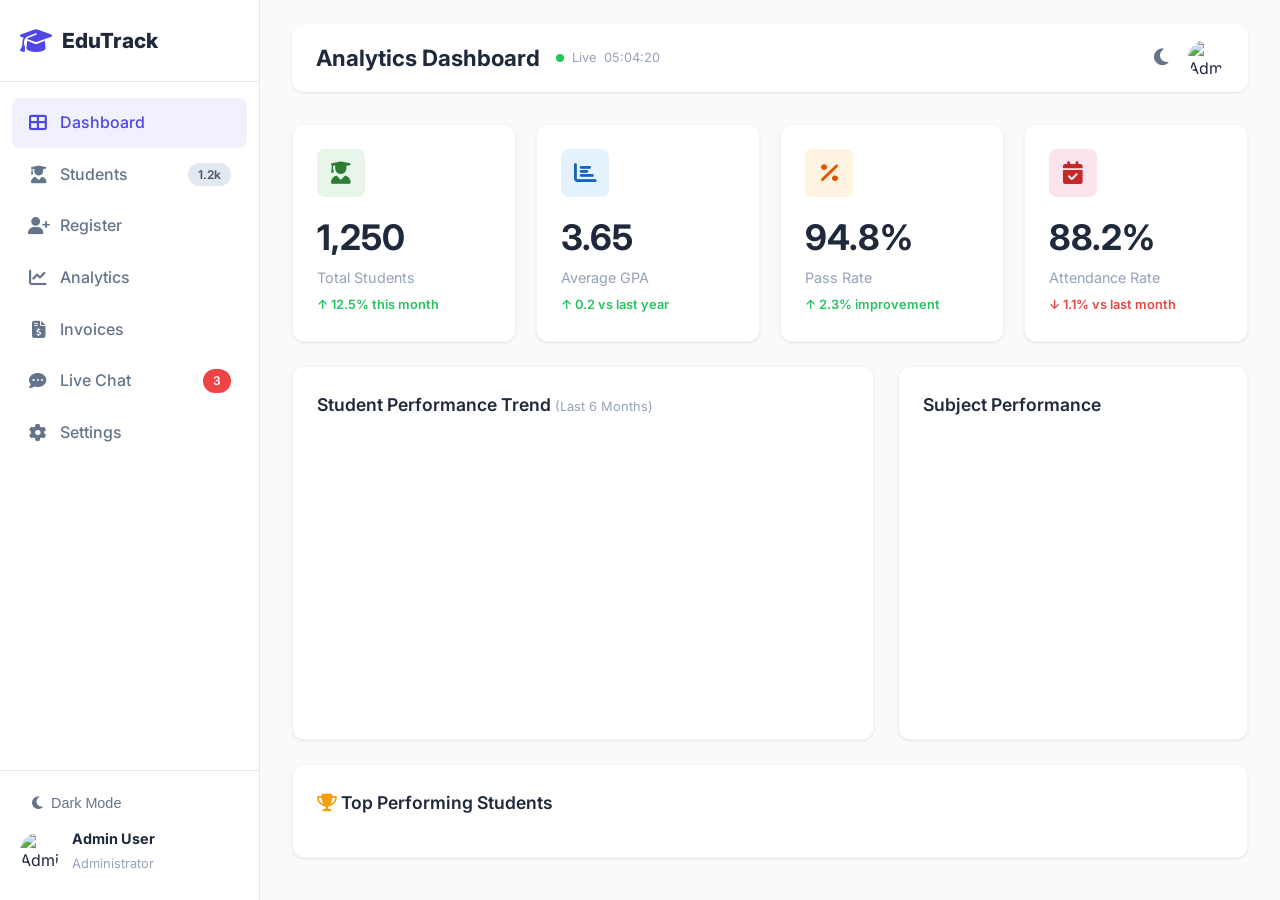
==== pages/analytics.html @ 21533279 "Add files via upload" ====
<!DOCTYPE html>
<html lang="en">
<head>
    <meta charset="UTF-8" />
    <meta name="viewport" content="width=device-width, initial-scale=1.0" />
    <title>Analytics - EduTrack</title>
    
    <link rel="stylesheet" href="https://cdnjs.cloudflare.com/ajax/libs/font-awesome/6.5.1/css/all.min.css" />
    <link href="https://fonts.googleapis.com/css2?family=Inter:wght@300;400;500;600;700;800&display=swap" rel="stylesheet" />
    <script src="https://cdn.jsdelivr.net/npm/chart.js"></script>
    
    <link rel="stylesheet" href="../assets/css/style.css" />
    <link rel="stylesheet" href="../assets/css/dark-mode.css" />
    <link rel="stylesheet" href="../assets/css/analytics.css" />
    <link rel="stylesheet" href="../assets/css/responsive.css" />
    <link rel="stylesheet" href="../assets/css/dashboard.css" />
    
    <style>
        .analytics-container {
            max-width: 1400px;
            margin: 0 auto;
        }
        
        .analytics-grid {
            display: grid;
            grid-template-columns: 1fr 1fr 1fr 1fr;
            gap: 20px;
            margin-bottom: 24px;
        }
        
        .metric-card {
            background: var(--white);
            border-radius: var(--radius);
            padding: 24px;
            box-shadow: var(--shadow);
            border: 1px solid rgba(0,0,0,0.04);
            transition: all var(--transition);
        }
        
        body.dark-mode .metric-card {
            background: #1e293b;
            border-color: #334155;
        }
        
        .metric-card:hover {
            transform: translateY(-4px);
            box-shadow: var(--shadow-lg);
        }
        
        .metric-card .metric-icon {
            width: 48px;
            height: 48px;
            border-radius: var(--radius-sm);
            display: flex;
            align-items: center;
            justify-content: center;
            font-size: 1.4rem;
            margin-bottom: 12px;
        }
        
        .metric-card .metric-value {
            font-size: 2.2rem;
            font-weight: 700;
            color: var(--gray-900);
            display: block;
        }
        
        body.dark-mode .metric-card .metric-value {
            color: #e2e8f0;
        }
        
        .metric-card .metric-label {
            font-size: 0.9rem;
            color: var(--gray-500);
        }
        
        .metric-card .metric-change {
            font-size: 0.8rem;
            font-weight: 600;
            margin-top: 4px;
            display: inline-block;
        }
        
        .metric-change.up { color: #22c55e; }
        .metric-change.down { color: #ef4444; }
        
        .analytics-charts {
            display: grid;
            grid-template-columns: 2fr 1fr;
            gap: 24px;
            margin-bottom: 24px;
        }
        
        .analytics-chart {
            background: var(--white);
            border-radius: var(--radius);
            padding: 24px;
            box-shadow: var(--shadow);
            border: 1px solid rgba(0,0,0,0.04);
        }
        
        body.dark-mode .analytics-chart {
            background: #1e293b;
            border-color: #334155;
        }
        
        .analytics-chart h3 {
            font-size: 1.1rem;
            font-weight: 600;
            color: var(--gray-900);
            margin-bottom: 16px;
        }
        
        body.dark-mode .analytics-chart h3 {
            color: #e2e8f0;
        }
        
        .chart-wrapper {
            height: 280px;
        }
        
        /* Real-time indicator */
        .live-indicator {
            display: flex;
            align-items: center;
            gap: 8px;
            font-size: 0.8rem;
            color: var(--gray-500);
        }
        
        .live-dot {
            width: 8px;
            height: 8px;
            background: #22c55e;
            border-radius: 50%;
            animation: pulse 1.5s ease-in-out infinite;
        }
        
        @keyframes pulse {
            0%, 100% { opacity: 1; }
            50% { opacity: 0.3; }
        }
        
        /* Top performers */
        .top-performers {
            background: var(--white);
            border-radius: var(--radius);
            padding: 24px;
            box-shadow: var(--shadow);
            border: 1px solid rgba(0,0,0,0.04);
        }
        
        body.dark-mode .top-performers {
            background: #1e293b;
            border-color: #334155;
        }
        
        .performer-item {
            display: flex;
            align-items: center;
            gap: 12px;
            padding: 10px 0;
            border-bottom: 1px solid var(--gray-100);
        }
        
        body.dark-mode .performer-item {
            border-bottom-color: #334155;
        }
        
        .performer-item:last-child {
            border-bottom: none;
        }
        
        .performer-rank {
            width: 28px;
            height: 28px;
            border-radius: 50%;
            background: var(--gray-200);
            display: flex;
            align-items: center;
            justify-content: center;
            font-weight: 700;
            font-size: 0.8rem;
            color: var(--gray-600);
        }
        
        body.dark-mode .performer-rank {
            background: #334155;
            color: #94a3b8;
        }
        
        .performer-rank.gold { background: #fcd34d; color: #92400e; }
        .performer-rank.silver { background: #d1d5db; color: #4b5563; }
        .performer-rank.bronze { background: #fca5a5; color: #7f1d1d; }
        
        .performer-info {
            flex: 1;
        }
        
        .performer-info strong {
            display: block;
            color: var(--gray-900);
            font-size: 0.95rem;
        }
        
        body.dark-mode .performer-info strong {
            color: #e2e8f0;
        }
        
        .performer-info span {
            font-size: 0.8rem;
            color: var(--gray-500);
        }
        
        .performer-score {
            font-weight: 700;
            color: var(--primary);
        }
        
        @media (max-width: 1024px) {
            .analytics-grid {
                grid-template-columns: 1fr 1fr;
            }
            .analytics-charts {
                grid-template-columns: 1fr;
            }
        }
        
        @media (max-width: 600px) {
            .analytics-grid {
                grid-template-columns: 1fr;
            }
        }
    </style>
</head>
<body>
    <!-- Sidebar -->
    <aside class="sidebar" id="sidebar">
        <div class="sidebar-brand">
            <i class="fas fa-graduation-cap"></i>
            <span>EduTrack</span>
        </div>
        

<nav class="sidebar-nav">
    <a href="dashboard.html" class="active">
        <i class="fas fa-th-large"></i>
        <span>Dashboard</span>
    </a>
    <a href="student-profile.html">
        <i class="fas fa-user-graduate"></i>
        <span>Students</span>
        <span class="badge">1.2k</span>
    </a>
    <a href="register-student.html">
        <i class="fas fa-user-plus"></i>
        <span>Register</span>
    </a>
    <a href="analytics.html">
        <i class="fas fa-chart-line"></i>
        <span>Analytics</span>
    </a>
    <a href="invoice.html">
        <i class="fas fa-file-invoice-dollar"></i>
        <span>Invoices</span>
    </a>
    <a href="chat-support.html">
        <i class="fas fa-comment-dots"></i>
        <span>Live Chat</span>
        <span class="badge" style="background:#ef4444;color:white;">3</span>
    </a>
    <a href="settings.html">
        <i class="fas fa-cog"></i>
        <span>Settings</span>
    </a>
</nav>



        <div class="sidebar-footer">
            <button id="themeToggleSidebar" class="theme-toggle-btn" style="display:flex;align-items:center;gap:8px;width:100%;padding:8px 12px;background:transparent;border:none;cursor:pointer;color:var(--gray-600);font-size:0.9rem;border-radius:var(--radius-sm);transition:all var(--transition);">
                <i class="fas fa-moon"></i>
                <span>Dark Mode</span>
            </button>
            <div class="user-profile">
                <img src="https://ui-avatars.com/api/?name=Admin+User&background=4f46e5&color=fff&size=40" alt="Admin" />
                <div>
                    <strong>Admin User</strong>
                    <span>Administrator</span>
                </div>
            </div>
        </div>
    </aside>

    <!-- Main Content -->
    <main class="main-content">
        <header class="dashboard-header">
            <div class="header-left">
                <button class="menu-toggle" id="menuToggle">
                    <i class="fas fa-bars"></i>
                </button>
                <h1>Analytics Dashboard</h1>
                <div class="live-indicator">
                    <span class="live-dot"></span>
                    <span>Live</span>
                    <span id="liveTime" style="font-weight:400;">updating...</span>
                </div>
            </div>
            <div class="header-right">
                <button class="theme-toggle-btn" id="themeToggleHeader" style="font-size:1.2rem;background:none;border:none;cursor:pointer;color:var(--gray-600);">
                    <i class="fas fa-moon"></i>
                </button>
                <img src="https://ui-avatars.com/api/?name=Admin+User&background=4f46e5&color=fff&size=36" alt="Admin" class="avatar" />
            </div>
        </header>

        <div class="analytics-container">
            <!-- Metrics -->
            <div class="analytics-grid">
                <div class="metric-card">
                    <div class="metric-icon" style="background:#e8f5e9;color:#2e7d32;">
                        <i class="fas fa-user-graduate"></i>
                    </div>
                    <span class="metric-value" id="totalStudents">1,250</span>
                    <span class="metric-label">Total Students</span>
                    <span class="metric-change up">↑ 12.5% this month</span>
                </div>
                <div class="metric-card">
                    <div class="metric-icon" style="background:#e3f2fd;color:#1565c0;">
                        <i class="fas fa-chart-bar"></i>
                    </div>
                    <span class="metric-value" id="avgGpa">3.65</span>
                    <span class="metric-label">Average GPA</span>
                    <span class="metric-change up">↑ 0.2 vs last year</span>
                </div>
                <div class="metric-card">
                    <div class="metric-icon" style="background:#fff3e0;color:#e65100;">
                        <i class="fas fa-percent"></i>
                    </div>
                    <span class="metric-value" id="passRate">94.8%</span>
                    <span class="metric-label">Pass Rate</span>
                    <span class="metric-change up">↑ 2.3% improvement</span>
                </div>
                <div class="metric-card">
                    <div class="metric-icon" style="background:#fce4ec;color:#c62828;">
                        <i class="fas fa-calendar-check"></i>
                    </div>
                    <span class="metric-value" id="attendanceRate">88.2%</span>
                    <span class="metric-label">Attendance Rate</span>
                    <span class="metric-change down">↓ 1.1% vs last month</span>
                </div>
            </div>

            <!-- Charts -->
            <div class="analytics-charts">
                <div class="analytics-chart">
                    <h3>Student Performance Trend <span style="font-weight:400;font-size:0.8rem;color:var(--gray-500);">(Last 6 Months)</span></h3>
                    <div class="chart-wrapper">
                        <canvas id="performanceTrendChart"></canvas>
                    </div>
                </div>
                <div class="analytics-chart">
                    <h3>Subject Performance</h3>
                    <div class="chart-wrapper">
                        <canvas id="subjectPerformanceChart"></canvas>
                    </div>
                </div>
            </div>

            <!-- Top Performers -->
            <div class="top-performers">
                <h3 style="font-size:1.1rem;font-weight:600;color:var(--gray-900);margin-bottom:16px;">
                    <i class="fas fa-trophy" style="color:#f59e0b;"></i> Top Performing Students
                </h3>
                <div id="topPerformersList">
                    <!-- Loaded dynamically -->
                </div>
            </div>
        </div>
    </main>

    <script>
        // Sidebar toggle
        document.getElementById('menuToggle').addEventListener('click', () => {
            document.getElementById('sidebar').classList.toggle('open');
        });

        // Theme toggle
        document.getElementById('themeToggleHeader').addEventListener('click', () => {
            document.body.classList.toggle('dark-mode');
            updateThemeIcons();
        });

        document.getElementById('themeToggleSidebar').addEventListener('click', () => {
            document.body.classList.toggle('dark-mode');
            updateThemeIcons();
        });

        function updateThemeIcons() {
            const isDark = document.body.classList.contains('dark-mode');
            const icons = document.querySelectorAll('.theme-toggle-btn i');
            const text = document.querySelector('#themeToggleSidebar span');
            icons.forEach(icon => {
                icon.className = isDark ? 'fas fa-sun' : 'fas fa-moon';
            });
            if (text) text.textContent = isDark ? 'Light Mode' : 'Dark Mode';
        }

        // Live time
        function updateLiveTime() {
            const now = new Date();
            document.getElementById('liveTime').textContent = 
                now.toLocaleTimeString('en-US', { hour12: false });
        }
        updateLiveTime();
        setInterval(updateLiveTime, 1000);

        // Performance Trend Chart
        const trendCtx = document.getElementById('performanceTrendChart');
        if (trendCtx) {
            new Chart(trendCtx, {
                type: 'line',
                data: {
                    labels: ['Jan', 'Feb', 'Mar', 'Apr', 'May', 'Jun'],
                    datasets: [{
                        label: 'Math',
                        data: [72, 74, 78, 76, 82, 85],
                        borderColor: '#4f46e5',
                        backgroundColor: 'rgba(79,70,229,0.1)',
                        fill: true,
                        tension: 0.4,
                        pointRadius: 4,
                        borderWidth: 2.5
                    }, {
                        label: 'Science',
                        data: [68, 70, 72, 75, 78, 82],
                        borderColor: '#0ea5e9',
                        backgroundColor: 'rgba(14,165,233,0.1)',
                        fill: true,
                        tension: 0.4,
                        pointRadius: 4,
                        borderWidth: 2.5
                    }, {
                        label: 'English',
                        data: [75, 76, 78, 80, 83, 86],
                        borderColor: '#22c55e',
                        backgroundColor: 'rgba(34,197,94,0.1)',
                        fill: true,
                        tension: 0.4,
                        pointRadius: 4,
                        borderWidth: 2.5
                    }]
                },
                options: {
                    responsive: true,
                    maintainAspectRatio: false,
                    plugins: {
                        legend: {
                            position: 'top',
                            labels: {
                                usePointStyle: true,
                                pointStyle: 'circle',
                                padding: 16,
                                font: { size: 11 }
                            }
                        }
                    },
                    scales: {
                        x: { grid: { display: false } },
                        y: { min: 60, max: 100, grid: { color: 'rgba(0,0,0,0.05)' } }
                    }
                }
            });
        }

        // Subject Performance Chart
        const subjectCtx = document.getElementById('subjectPerformanceChart');
        if (subjectCtx) {
            new Chart(subjectCtx, {
                type: 'doughnut',
                data: {
                    labels: ['Mathematics', 'Science', 'English', 'History', 'Arts'],
                    datasets: [{
                        data: [92, 78, 86, 90, 75],
                        backgroundColor: ['#4f46e5', '#0ea5e9', '#22c55e', '#f59e0b', '#ef4444'],
                        borderWidth: 2,
                        borderColor: 'var(--white)'
                    }]
                },
                options: {
                    responsive: true,
                    maintainAspectRatio: false,
                    plugins: {
                        legend: {
                            position: 'bottom',
                            labels: {
                                usePointStyle: true,
                                pointStyle: 'circle',
                                padding: 12,
                                font: { size: 11 }
                            }
                        }
                    },
                    cutout: '70%'
                }
            });
        }

        // Top Performers Data
        const performers = [
            { name: 'Emma Wilson', grade: '10A', gpa: 3.9, subjects: 8 },
            { name: 'Sophia Chen', grade: '9C', gpa: 3.8, subjects: 7 },
            { name: 'James Brown', grade: '11B', gpa: 3.7, subjects: 8 },
            { name: 'Olivia Martinez', grade: '10B', gpa: 3.6, subjects: 7 },
            { name: 'Liam O\'Brien', grade: '12A', gpa: 3.5, subjects: 9 }
        ];

        function renderPerformers() {
            const container = document.getElementById('topPerformersList');
            container.innerHTML = performers.map((p, i) => {
                const rankClass = i === 0 ? 'gold' : i === 1 ? 'silver' : i === 2 ? 'bronze' : '';
                return `
                    <div class="performer-item">
                        <div class="performer-rank ${rankClass}">${i + 1}</div>
                        <div class="performer-info">
                            <strong>${p.name}</strong>
                            <span>${p.grade} • ${p.subjects} subjects</span>
                        </div>
                        <div class="performer-score">${p.gpa} GPA</div>
                    </div>
                `;
            }).join('');
        }
        renderPerformers();

        // Simulate real-time updates
        setInterval(() => {
            // Randomly update metrics to simulate live data
            const students = document.getElementById('totalStudents');
            const current = parseInt(students.textContent.replace(/,/g, ''));
            const change = Math.floor(Math.random() * 5) - 2;
            const newVal = current + change;
            students.textContent = newVal.toLocaleString();
            
            // Update pass rate
            const passRate = document.getElementById('passRate');
            const passVal = 94.8 + (Math.random() * 0.4 - 0.2);
            passRate.textContent = passVal.toFixed(1) + '%';
        }, 5000);
    </script>
</body>
</html>
---- assets/css/style.css ----
/* ===== BOX SIZING FIX ===== */
*, *::before, *::after {
    box-sizing: border-box !important;
}

/* ===== PREVENT OVERFLOW ===== */
html, body {
    overflow-x: hidden !important;
    max-width: 100% !important;
}

/* ===== CONTAINER FIX ===== */
.container {
    max-width: 1200px;
    margin: 0 auto;
    padding: 0 24px;
    width: 100% !important;
    overflow: hidden !important;
}



/* ===== RESET & BASE ===== */
* {
    margin: 0;
    padding: 0;
    box-sizing: border-box;
}

:root {
    --primary: #4f46e5;
    --primary-dark: #4338ca;
    --primary-light: #818cf8;
    --secondary: #0ea5e9;
    --success: #22c55e;
    --warning: #f59e0b;
    --danger: #ef4444;
    --dark: #0f172a;
    --gray-900: #1e293b;
    --gray-800: #334155;
    --gray-700: #475569;
    --gray-600: #64748b;
    --gray-500: #94a3b8;
    --gray-400: #cbd5e1;
    --gray-300: #d1d5db;
    --gray-200: #e2e8f0;
    --gray-100: #f1f5f9;
    --gray-50: #f8fafc;
    --white: #ffffff;
    --shadow: 0 1px 3px rgba(0, 0, 0, 0.06), 0 1px 2px rgba(0, 0, 0, 0.04);
    --shadow-md: 0 4px 6px -1px rgba(0, 0, 0, 0.07), 0 2px 4px -1px rgba(0, 0, 0, 0.04);
    --shadow-lg: 0 10px 15px -3px rgba(0, 0, 0, 0.08), 0 4px 6px -2px rgba(0, 0, 0, 0.03);
    --shadow-xl: 0 20px 25px -5px rgba(0, 0, 0, 0.08), 0 10px 10px -5px rgba(0, 0, 0, 0.02);
    --radius: 12px;
    --radius-sm: 8px;
    --transition: 0.3s cubic-bezier(0.4, 0, 0.2, 1);
}

html {
    scroll-behavior: smooth;
}

body {
    font-family: 'Inter', -apple-system, BlinkMacSystemFont, sans-serif;
    background: var(--gray-50);
    color: var(--gray-900);
    line-height: 1.6;
    transition: background 0.3s, color 0.3s;
}

a {
    text-decoration: none;
    color: inherit;
}

ul {
    list-style: none;
}

.container {
    max-width: 1200px;
    margin: 0 auto;
    padding: 0 24px;
}

/* ===== BUTTONS ===== */
.btn {
    display: inline-flex;
    align-items: center;
    gap: 8px;
    padding: 12px 28px;
    border: none;
    border-radius: var(--radius-sm);
    font-family: inherit;
    font-weight: 600;
    font-size: 1rem;
    cursor: pointer;
    transition: all var(--transition);
    text-decoration: none;
}

.btn-primary {
    background: var(--primary);
    color: var(--white);
    box-shadow: 0 4px 14px rgba(79, 70, 229, 0.35);
}

.btn-primary:hover {
    background: var(--primary-dark);
    transform: translateY(-2px);
    box-shadow: 0 8px 25px rgba(79, 70, 229, 0.45);
}

.btn-outline {
    background: transparent;
    color: var(--gray-700);
    border: 2px solid var(--gray-300);
}

.btn-outline:hover {
    border-color: var(--primary);
    color: var(--primary);
    background: rgba(79, 70, 229, 0.05);
}

.btn-lg {
    padding: 16px 36px;
    font-size: 1.1rem;
}

.btn-sm {
    padding: 8px 18px;
    font-size: 0.875rem;
}

/* ===== THEME TOGGLE ===== */
.theme-toggle-wrapper {
    position: fixed;
    top: 20px;
    right: 20px;
    z-index: 1000;
}

.theme-toggle {
    display: flex;
    align-items: center;
    gap: 8px;
    padding: 10px 16px;
    background: var(--white);
    border: 1px solid var(--gray-200);
    border-radius: 50px;
    font-family: inherit;
    font-weight: 500;
    font-size: 0.875rem;
    cursor: pointer;
    box-shadow: var(--shadow-md);
    transition: all var(--transition);
    color: var(--gray-700);
}

.theme-toggle:hover {
    box-shadow: var(--shadow-lg);
    transform: scale(1.03);
}

.theme-toggle i {
    font-size: 1rem;
}

/* ===== NAVBAR ===== */
.navbar {
    position: fixed;
    top: 0;
    left: 0;
    right: 0;
    z-index: 999;
    background: rgba(255, 255, 255, 0.85);
    backdrop-filter: blur(12px);
    border-bottom: 1px solid rgba(0, 0, 0, 0.05);
    padding: 0 24px;
    transition: all var(--transition);
}

.nav-container {
    max-width: 1200px;
    margin: 0 auto;
    display: flex;
    align-items: center;
    justify-content: space-between;
    height: 72px;
}

.nav-brand {
    display: flex;
    align-items: center;
    gap: 10px;
    font-weight: 800;
    font-size: 1.3rem;
    color: var(--gray-900);
}

.nav-brand i {
    color: var(--primary);
    font-size: 1.6rem;
}

.nav-brand small {
    font-weight: 400;
    font-size: 0.7rem;
    color: var(--gray-600);
    display: none;
}

.nav-toggle {
    display: none;
    flex-direction: column;
    gap: 5px;
    background: none;
    border: none;
    cursor: pointer;
    padding: 4px;
}

.nav-toggle span {
    width: 25px;
    height: 2.5px;
    background: var(--gray-800);
    border-radius: 2px;
    transition: all var(--transition);
}

.nav-menu {
    display: flex;
    align-items: center;
    gap: 4px;
}

.nav-menu a {
    padding: 8px 16px;
    border-radius: var(--radius-sm);
    font-weight: 500;
    font-size: 0.9rem;
    color: var(--gray-600);
    transition: all var(--transition);
    position: relative;
}

.nav-menu a:hover,
.nav-menu a.active {
    color: var(--primary);
    background: rgba(79, 70, 229, 0.08);
}

.nav-menu a i {
    margin-right: 6px;
    font-size: 0.85rem;
}

.nav-actions {
    display: flex;
    align-items: center;
    gap: 12px;
}

/* ===== HERO ===== */
.hero {
    padding: 140px 24px 80px;
    min-height: 100vh;
    display: flex;
    align-items: center;
    background: linear-gradient(135deg, var(--gray-50) 0%, #eef2ff 100%);
    transition: background 0.3s;
}

.hero-container {
    max-width: 1200px;
    margin: 0 auto;
    display: grid;
    grid-template-columns: 1fr 1fr;
    gap: 60px;
    align-items: center;
}

.hero-badge {
    display: inline-flex;
    align-items: center;
    gap: 8px;
    padding: 8px 18px;
    background: rgba(79, 70, 229, 0.1);
    color: var(--primary);
    border-radius: 50px;
    font-size: 0.875rem;
    font-weight: 500;
    margin-bottom: 24px;
}

.hero-content h1 {
    font-size: 3.5rem;
    font-weight: 800;
    line-height: 1.1;
    color: var(--gray-900);
    margin-bottom: 20px;
}

.hero-content h1 span {
    background: linear-gradient(135deg, var(--primary), var(--secondary));
    -webkit-background-clip: text;
    -webkit-text-fill-color: transparent;
    background-clip: text;
}

.hero-content p {
    font-size: 1.15rem;
    color: var(--gray-600);
    max-width: 480px;
    margin-bottom: 32px;
    line-height: 1.7;
}

.hero-buttons {
    display: flex;
    gap: 16px;
    flex-wrap: wrap;
}

/* Hero Dashboard Preview */
.hero-dashboard-preview {
    background: var(--white);
    border-radius: var(--radius);
    box-shadow: var(--shadow-xl);
    padding: 24px;
    border: 1px solid rgba(0, 0, 0, 0.05);
    transition: all var(--transition);
}

.hero-dashboard-preview:hover {
    transform: translateY(-4px);
    box-shadow: 0 25px 50px -12px rgba(0, 0, 0, 0.15);
}

.preview-header {
    display: flex;
    align-items: center;
    gap: 12px;
    padding-bottom: 16px;
    border-bottom: 1px solid var(--gray-200);
    margin-bottom: 16px;
    font-weight: 600;
    font-size: 0.875rem;
    color: var(--gray-700);
}

.preview-dots {
    display: flex;
    gap: 6px;
}

.preview-dots span {
    width: 10px;
    height: 10px;
    border-radius: 50%;
    background: var(--gray-300);
}

.preview-dots span:first-child { background: #ef4444; }
.preview-dots span:nth-child(2) { background: #f59e0b; }
.preview-dots span:last-child { background: #22c55e; }

.preview-stats {
    display: grid;
    grid-template-columns: repeat(3, 1fr);
    gap: 12px;
    margin-bottom: 16px;
}

.preview-stat {
    background: var(--gray-50);
    padding: 12px 16px;
    border-radius: var(--radius-sm);
    text-align: center;
}

.preview-stat .stat-number {
    display: block;
    font-size: 1.5rem;
    font-weight: 700;
    color: var(--gray-900);
}

.preview-stat .stat-label {
    font-size: 0.75rem;
    color: var(--gray-500);
}

.preview-stat .stat-change {
    font-size: 0.7rem;
    font-weight: 600;
}

.preview-stat .stat-change.up { color: var(--success); }
.preview-stat .stat-change.down { color: var(--danger); }

.preview-chart {
    height: 120px;
}

/* ===== STATS SECTION ===== */
.stats-section {
    padding: 80px 0;
    background: var(--white);
    transition: background 0.3s;
}

.section-header {
    text-align: center;
    margin-bottom: 48px;
}

.section-header h2 {
    font-size: 2.2rem;
    font-weight: 700;
    color: var(--gray-900);
    margin-bottom: 8px;
}

.section-header p {
    color: var(--gray-600);
    font-size: 1.1rem;
}

.stats-grid {
    display: grid;
    grid-template-columns: repeat(4, 1fr);
    gap: 24px;
}

.stat-card {
    display: flex;
    align-items: center;
    gap: 16px;
    padding: 24px;
    background: var(--gray-50);
    border-radius: var(--radius);
    transition: all var(--transition);
    border: 1px solid transparent;
}

.stat-card:hover {
    border-color: var(--gray-200);
    transform: translateY(-2px);
    box-shadow: var(--shadow-md);
}

.stat-icon {
    width: 52px;
    height: 52px;
    border-radius: var(--radius-sm);
    display: flex;
    align-items: center;
    justify-content: center;
    font-size: 1.4rem;
    flex-shrink: 0;
}

.stat-info .stat-number {
    display: block;
    font-size: 1.8rem;
    font-weight: 700;
    color: var(--gray-900);
}

.stat-info .stat-label {
    font-size: 0.875rem;
    color: var(--gray-600);
}

.stat-info .stat-change {
    font-size: 0.75rem;
    font-weight: 600;
}

.stat-change.up { color: var(--success); }
.stat-change.down { color: var(--danger); }

/* ===== CHARTS SECTION ===== */
.charts-section {
    padding: 80px 0;
    background: var(--gray-50);
    transition: background 0.3s;
}

.charts-grid {
    display: grid;
    grid-template-columns: 1fr 1fr;
    gap: 30px;
}

.chart-card {
    background: var(--white);
    border-radius: var(--radius);
    padding: 24px;
    box-shadow: var(--shadow);
    transition: all var(--transition);
    border: 1px solid rgba(0, 0, 0, 0.04);
}

.chart-card:hover {
    box-shadow: var(--shadow-md);
}

.chart-header {
    display: flex;
    justify-content: space-between;
    align-items: center;
    margin-bottom: 20px;
}

.chart-header h3 {
    font-size: 1.1rem;
    font-weight: 600;
    color: var(--gray-900);
}

.chart-legend {
    display: flex;
    gap: 16px;
    font-size: 0.8rem;
    color: var(--gray-600);
}

.chart-legend .dot {
    display: inline-block;
    width: 10px;
    height: 10px;
    border-radius: 50%;
    margin-right: 4px;
}

.chart-legend .dot.blue { background: var(--primary); }
.chart-legend .dot.green { background: var(--success); }

.chart-filter {
    padding: 6px 12px;
    border: 1px solid var(--gray-200);
    border-radius: var(--radius-sm);
    font-family: inherit;
    font-size: 0.875rem;
    background: var(--white);
    color: var(--gray-700);
    cursor: pointer;
}

.chart-wrapper {
    height: 260px;
    position: relative;
}

/* ===== FEATURES SECTION ===== */
.features-section {
    padding: 80px 0;
    background: var(--white);
    transition: background 0.3s;
}

.features-grid {
    display: grid;
    grid-template-columns: repeat(4, 1fr);
    gap: 30px;
    margin-top: 16px;
}

.feature-card {
    padding: 32px 24px;
    background: var(--gray-50);
    border-radius: var(--radius);
    text-align: center;
    transition: all var(--transition);
    border: 1px solid transparent;
}

.feature-card:hover {
    border-color: var(--gray-200);
    transform: translateY(-4px);
    box-shadow: var(--shadow-lg);
}

.feature-icon {
    width: 64px;
    height: 64px;
    border-radius: 50%;
    display: flex;
    align-items: center;
    justify-content: center;
    font-size: 1.6rem;
    margin: 0 auto 16px;
}

.feature-card h3 {
    font-size: 1.1rem;
    font-weight: 600;
    margin-bottom: 8px;
    color: var(--gray-900);
}

.feature-card p {
    color: var(--gray-600);
    font-size: 0.95rem;
    line-height: 1.6;
    margin-bottom: 16px;
}

.feature-link {
    color: var(--primary);
    font-weight: 600;
    font-size: 0.9rem;
    transition: all var(--transition);
}

.feature-link:hover {
    color: var(--primary-dark);
    margin-left: 4px;
}

.features-cta {
    text-align: center;
    margin-top: 48px;
}

/* ===== FOOTER ===== */
.footer {
    background: var(--gray-900);
    color: rgba(255, 255, 255, 0.8);
    padding: 60px 0 24px;
}

.footer-grid {
    display: grid;
    grid-template-columns: 2fr 1fr 1fr 1fr;
    gap: 40px;
    margin-bottom: 40px;
}

.footer-brand i {
    font-size: 2rem;
    color: var(--primary-light);
    margin-bottom: 8px;
}

.footer-brand span {
    font-size: 1.3rem;
    font-weight: 700;
    color: var(--white);
    display: block;
}

.footer-brand p {
    font-size: 0.9rem;
    margin: 8px 0 16px;
}

.footer-social {
    display: flex;
    gap: 12px;
}

.footer-social a {
    width: 36px;
    height: 36px;
    border-radius: 50%;
    background: rgba(255, 255, 255, 0.08);
    display: flex;
    align-items: center;
    justify-content: center;
    transition: all var(--transition);
    color: rgba(255, 255, 255, 0.6);
}

.footer-social a:hover {
    background: var(--primary);
    color: var(--white);
    transform: translateY(-2px);
}

.footer-links h4 {
    color: var(--white);
    font-weight: 600;
    margin-bottom: 16px;
    font-size: 1rem;
}

.footer-links a {
    display: block;
    padding: 4px 0;
    font-size: 0.9rem;
    color: rgba(255, 255, 255, 0.6);
    transition: all var(--transition);
}

.footer-links a:hover {
    color: var(--white);
    padding-left: 4px;
}

.footer-bottom {
    border-top: 1px solid rgba(255, 255, 255, 0.08);
    padding-top: 24px;
    display: flex;
    justify-content: space-between;
    align-items: center;
    flex-wrap: wrap;
    gap: 12px;
    font-size: 0.875rem;
}

.footer-bottom-links {
    display: flex;
    gap: 24px;
}

.footer-bottom-links a {
    color: rgba(255, 255, 255, 0.5);
    transition: all var(--transition);
}

.footer-bottom-links a:hover {
    color: var(--white);
}

/* ===== SCROLLBAR ===== */
::-webkit-scrollbar {
    width: 8px;
}

::-webkit-scrollbar-track {
    background: var(--gray-100);
}

::-webkit-scrollbar-thumb {
    background: var(--gray-400);
    border-radius: 4px;
}

::-webkit-scrollbar-thumb:hover {
    background: var(--gray-500);
}
---- assets/css/dark-mode.css ----
body.dark-mode {
    background: #0f172a;
    color: #e2e8f0;
}

body.dark-mode .navbar {
    background: rgba(15, 23, 42, 0.9);
    border-bottom-color: rgba(255, 255, 255, 0.05);
}

body.dark-mode .nav-brand {
    color: #e2e8f0;
}

body.dark-mode .nav-menu a {
    color: #94a3b8;
}

body.dark-mode .nav-menu a:hover,
body.dark-mode .nav-menu a.active {
    color: #818cf8;
    background: rgba(79, 70, 229, 0.15);
}

body.dark-mode .theme-toggle {
    background: #1e293b;
    border-color: #334155;
    color: #e2e8f0;
}

body.dark-mode .hero {
    background: linear-gradient(135deg, #0f172a 0%, #1e1b4b 100%);
}

body.dark-mode .hero-content h1 {
    color: #e2e8f0;
}

body.dark-mode .hero-content p {
    color: #94a3b8;
}

body.dark-mode .hero-dashboard-preview {
    background: #1e293b;
    border-color: #334155;
}

body.dark-mode .preview-header {
    border-bottom-color: #334155;
    color: #e2e8f0;
}

body.dark-mode .preview-stat {
    background: #0f172a;
}

body.dark-mode .preview-stat .stat-number {
    color: #e2e8f0;
}

body.dark-mode .stats-section {
    background: #0f172a;
}

body.dark-mode .stat-card {
    background: #1e293b;
}

body.dark-mode .stat-card:hover {
    border-color: #334155;
}

body.dark-mode .stat-info .stat-number {
    color: #e2e8f0;
}

body.dark-mode .section-header h2 {
    color: #e2e8f0;
}

body.dark-mode .charts-section {
    background: #0f172a;
}

body.dark-mode .chart-card {
    background: #1e293b;
    border-color: #334155;
}

body.dark-mode .chart-header h3 {
    color: #e2e8f0;
}

body.dark-mode .chart-filter {
    background: #0f172a;
    border-color: #334155;
    color: #e2e8f0;
}

body.dark-mode .features-section {
    background: #0f172a;
}

body.dark-mode .feature-card {
    background: #1e293b;
}

body.dark-mode .feature-card:hover {
    border-color: #334155;
}

body.dark-mode .feature-card h3 {
    color: #e2e8f0;
}

body.dark-mode .feature-card p {
    color: #94a3b8;
}

body.dark-mode .btn-outline {
    color: #e2e8f0;
    border-color: #475569;
}

body.dark-mode .btn-outline:hover {
    border-color: #818cf8;
    color: #818cf8;
}

/* Chart colors in dark mode - handled by JS */
body.dark-mode .chart-card canvas {
    filter: brightness(1.1);
}
---- assets/css/responsive.css ----
/* ===== TABLETS ===== */
@media (max-width: 1024px) {
    .hero-container {
        grid-template-columns: 1fr;
        gap: 40px;
        text-align: center;
    }
    
    .hero-content p {
        max-width: 100%;
        margin-left: auto;
        margin-right: auto;
    }
    
    .hero-buttons {
        justify-content: center;
    }
    
    .hero-content h1 {
        font-size: 2.8rem;
    }
    
    .stats-grid {
        grid-template-columns: repeat(2, 1fr);
    }
    
    .charts-grid {
        grid-template-columns: 1fr;
    }
    
    .features-grid {
        grid-template-columns: repeat(2, 1fr);
    }
    
    .footer-grid {
        grid-template-columns: 1fr 1fr;
        gap: 30px;
    }
}

/* ===== MOBILE (FIXED) ===== */
@media (max-width: 768px) {
    /* ===== NAV FIXES ===== */
    .nav-toggle {
        display: flex;
    }
    
    .nav-menu {
        position: absolute;
        top: 72px;
        left: 0;
        right: 0;
        background: var(--white);
        flex-direction: column;
        padding: 16px 24px;
        gap: 4px;
        border-bottom: 1px solid var(--gray-200);
        transform: scaleY(0);
        transform-origin: top;
        transition: all 0.3s ease;
        opacity: 0;
        pointer-events: none;
        box-shadow: var(--shadow-lg);
    }
    
    body.dark-mode .nav-menu {
        background: #1e293b;
        border-bottom-color: #334155;
    }
    
    .nav-menu.open {
        transform: scaleY(1);
        opacity: 1;
        pointer-events: all;
    }
    
    .nav-menu a {
        padding: 12px 16px;
        width: 100%;
        border-radius: var(--radius-sm);
    }
    
    .nav-actions .btn {
        display: none;
    }
    
    /* ===== CONTAINER FIXES ===== */
    .container {
        padding: 0 16px !important;
        max-width: 100% !important;
        overflow: hidden !important;
    }
    
    /* ===== HERO SECTION FIXES ===== */
    .hero {
        padding: 120px 16px 60px !important;
        overflow: hidden !important;
    }
    
    .hero-container {
        display: flex !important;
        flex-direction: column !important;
        text-align: center !important;
        gap: 30px !important;
        padding: 0 !important;
        max-width: 100% !important;
    }
    
    .hero-content {
        width: 100% !important;
        padding: 0 !important;
    }
    
    .hero-content h1 {
        font-size: 1.8rem !important;
        line-height: 1.2 !important;
        word-wrap: break-word !important;
        overflow-wrap: break-word !important;
        max-width: 100% !important;
    }
    
    .hero-content h1 span {
        display: inline !important;
        white-space: normal !important;
    }
    
    .hero-content p {
        font-size: 0.95rem !important;
        max-width: 100% !important;
        padding: 0 4px !important;
        word-wrap: break-word !important;
        overflow-wrap: break-word !important;
    }
    
    /* ===== HERO BUTTONS FIX ===== */
    .hero-buttons {
        display: flex !important;
        flex-direction: column !important;
        align-items: center !important;
        gap: 12px !important;
        width: 100% !important;
        max-width: 100% !important;
        padding: 0 !important;
    }
    
    .hero-buttons .btn {
        width: 100% !important;
        max-width: 100% !important;
        justify-content: center !important;
        padding: 14px 20px !important;
        font-size: 1rem !important;
        white-space: nowrap !important;
        overflow: hidden !important;
        text-overflow: ellipsis !important;
        box-sizing: border-box !important;
    }
    
    .hero-buttons .btn i {
        flex-shrink: 0 !important;
    }
    
    /* ===== HERO PREVIEW FIX ===== */
    .hero-dashboard-preview {
        width: 100% !important;
        max-width: 100% !important;
        padding: 16px !important;
        overflow: hidden !important;
        box-sizing: border-box !important;
    }
    
    .preview-stats {
        display: grid !important;
        grid-template-columns: 1fr 1fr !important;
        gap: 8px !important;
        width: 100% !important;
    }
    
    .preview-stat {
        padding: 10px 8px !important;
        width: 100% !important;
        box-sizing: border-box !important;
    }
    
    .preview-stat .stat-number {
        font-size: 1.2rem !important;
    }
    
    .preview-chart {
        height: 100px !important;
        width: 100% !important;
    }
    
    /* ===== STATS SECTION FIXES ===== */
    .stats-section {
        padding: 50px 0 !important;
        overflow: hidden !important;
    }
    
    .section-header {
        padding: 0 4px !important;
    }
    
    .section-header h2 {
        font-size: 1.5rem !important;
        word-wrap: break-word !important;
        overflow-wrap: break-word !important;
    }
    
    .section-header p {
        font-size: 0.95rem !important;
        word-wrap: break-word !important;
        overflow-wrap: break-word !important;
    }
    
    .stats-grid {
        display: grid !important;
        grid-template-columns: 1fr 1fr !important;
        gap: 12px !important;
        width: 100% !important;
        padding: 0 !important;
    }
    
    .stat-card {
        padding: 16px !important;
        flex-direction: column !important;
        text-align: center !important;
        width: 100% !important;
        box-sizing: border-box !important;
        overflow: hidden !important;
    }
    
    .stat-icon {
        width: 44px !important;
        height: 44px !important;
        font-size: 1.1rem !important;
        flex-shrink: 0 !important;
    }
    
    .stat-info {
        width: 100% !important;
    }
    
    .stat-info .stat-number {
        font-size: 1.4rem !important;
        word-wrap: break-word !important;
        overflow-wrap: break-word !important;
    }
    
    .stat-info .stat-label {
        font-size: 0.8rem !important;
        word-wrap: break-word !important;
        overflow-wrap: break-word !important;
    }
    
    .stat-info .stat-change {
        font-size: 0.7rem !important;
        word-wrap: break-word !important;
        overflow-wrap: break-word !important;
    }
    
    /* ===== CHARTS SECTION FIXES ===== */
    .charts-section {
        padding: 50px 0 !important;
        overflow: hidden !important;
    }
    
    .charts-grid {
        display: grid !important;
        grid-template-columns: 1fr !important;
        gap: 20px !important;
        width: 100% !important;
        padding: 0 !important;
    }
    
    .chart-card {
        padding: 16px !important;
        width: 100% !important;
        box-sizing: border-box !important;
        overflow: hidden !important;
    }
    
    .chart-header {
        flex-direction: column !important;
        align-items: flex-start !important;
        gap: 8px !important;
        width: 100% !important;
    }
    
    .chart-header h3 {
        font-size: 1rem !important;
        word-wrap: break-word !important;
        overflow-wrap: break-word !important;
    }
    
    .chart-legend {
        flex-wrap: wrap !important;
        gap: 8px !important;
        font-size: 0.75rem !important;
    }
    
    .chart-filter {
        font-size: 0.8rem !important;
        padding: 4px 10px !important;
    }
    
    .chart-wrapper {
        height: 200px !important;
        width: 100% !important;
        overflow: hidden !important;
    }
    
    /* ===== FEATURES SECTION FIXES ===== */
    .features-section {
        padding: 50px 0 !important;
        overflow: hidden !important;
    }
    
    .features-grid {
        display: grid !important;
        grid-template-columns: 1fr !important;
        gap: 16px !important;
        width: 100% !important;
        padding: 0 !important;
        max-width: 100% !important;
    }
    
    .feature-card {
        padding: 24px 16px !important;
        width: 100% !important;
        box-sizing: border-box !important;
        overflow: hidden !important;
    }
    
    .feature-card h3 {
        font-size: 1rem !important;
        word-wrap: break-word !important;
        overflow-wrap: break-word !important;
    }
    
    .feature-card p {
        font-size: 0.9rem !important;
        word-wrap: break-word !important;
        overflow-wrap: break-word !important;
    }
    
    .feature-icon {
        width: 56px !important;
        height: 56px !important;
        font-size: 1.3rem !important;
    }
    
    .features-cta {
        margin-top: 32px !important;
        width: 100% !important;
    }
    
    .features-cta .btn {
        width: 100% !important;
        justify-content: center !important;
        padding: 14px 20px !important;
        font-size: 1rem !important;
        white-space: nowrap !important;
        overflow: hidden !important;
        text-overflow: ellipsis !important;
        box-sizing: border-box !important;
    }
    
    /* ===== FOOTER FIXES ===== */
    .footer {
        padding: 40px 16px 20px !important;
        overflow: hidden !important;
    }
    
    .footer-grid {
        display: grid !important;
        grid-template-columns: 1fr !important;
        gap: 24px !important;
        text-align: center !important;
        width: 100% !important;
    }
    
    .footer-social {
        justify-content: center !important;
        flex-wrap: wrap !important;
    }
    
    .footer-bottom {
        flex-direction: column !important;
        text-align: center !important;
        gap: 12px !important;
        padding-top: 20px !important;
    }
    
    .footer-bottom-links {
        flex-wrap: wrap !important;
        justify-content: center !important;
        gap: 12px !important;
    }
    
    .footer-bottom-links a {
        font-size: 0.8rem !important;
    }
    
    /* ===== THEME TOGGLE FIX ===== */
    .theme-toggle-wrapper {
        top: 12px !important;
        right: 12px !important;
        z-index: 1001 !important;
    }
    
    .theme-toggle {
        padding: 6px 12px !important;
        font-size: 0.75rem !important;
        gap: 4px !important;
    }
    
    .theme-toggle span {
        display: none !important;
    }
    
    /* ===== SCROLLBAR FIX ===== */
    * {
        -webkit-box-sizing: border-box !important;
        -moz-box-sizing: border-box !important;
        box-sizing: border-box !important;
    }
    
    /* ===== IMAGES & MEDIA ===== */
    img, canvas, svg {
        max-width: 100% !important;
        height: auto !important;
    }
}

/* ===== SMALL MOBILE (FIXED) ===== */
@media (max-width: 480px) {
    .hero {
        padding: 110px 12px 50px !important;
    }
    
    .hero-content h1 {
        font-size: 1.5rem !important;
    }
    
    .hero-content p {
        font-size: 0.85rem !important;
    }
    
    .hero-buttons .btn {
        padding: 12px 16px !important;
        font-size: 0.9rem !important;
    }
    
    .stats-grid {
        grid-template-columns: 1fr 1fr !important;
        gap: 8px !important;
    }
    
    .stat-card {
        padding: 12px !important;
    }
    
    .stat-info .stat-number {
        font-size: 1.2rem !important;
    }
    
    .stat-info .stat-label {
        font-size: 0.7rem !important;
    }
    
    .section-header h2 {
        font-size: 1.3rem !important;
    }
    
    .preview-stats {
        grid-template-columns: 1fr !important;
    }
    
    .chart-wrapper {
        height: 170px !important;
    }
    
    .footer {
        padding: 30px 12px 16px !important;
    }
    
    .footer-brand span {
        font-size: 1.1rem !important;
    }
}

/* ===== EXTRA SMALL (Phones < 380px) ===== */
@media (max-width: 380px) {
    .hero-content h1 {
        font-size: 1.3rem !important;
    }
    
    .hero-buttons .btn {
        font-size: 0.8rem !important;
        padding: 10px 12px !important;
    }
    
    .stats-grid {
        grid-template-columns: 1fr !important;
    }
    
    .stat-card {
        flex-direction: row !important;
        text-align: left !important;
        padding: 12px !important;
    }
    
    .stat-icon {
        width: 36px !important;
        height: 36px !important;
        font-size: 0.9rem !important;
    }
    
    .stat-info .stat-number {
        font-size: 1rem !important;
    }
    
    .preview-stat .stat-number {
        font-size: 1rem !important;
    }
}
---- assets/css/dashboard.css ----
/* ===== DASHBOARD LAYOUT ===== */
.sidebar {
    position: fixed;
    top: 0;
    left: 0;
    width: 260px;
    height: 100vh;
    background: var(--white);
    border-right: 1px solid var(--gray-200);
    display: flex;
    flex-direction: column;
    transition: all var(--transition);
    z-index: 100;
    overflow-y: auto;
}

body.dark-mode .sidebar {
    background: #1e293b;
    border-right-color: #334155;
}

.sidebar-brand {
    padding: 24px 20px;
    display: flex;
    align-items: center;
    gap: 10px;
    font-weight: 800;
    font-size: 1.3rem;
    color: var(--gray-900);
    border-bottom: 1px solid var(--gray-200);
}

body.dark-mode .sidebar-brand {
    color: #e2e8f0;
    border-bottom-color: #334155;
}

.sidebar-brand i {
    color: var(--primary);
    font-size: 1.6rem;
}

.sidebar-nav {
    flex: 1;
    padding: 16px 12px;
}

.sidebar-nav a {
    display: flex;
    align-items: center;
    gap: 12px;
    padding: 12px 16px;
    border-radius: var(--radius-sm);
    color: var(--gray-600);
    font-weight: 500;
    transition: all var(--transition);
    margin-bottom: 2px;
    position: relative;
}

body.dark-mode .sidebar-nav a {
    color: #94a3b8;
}

.sidebar-nav a:hover,
.sidebar-nav a.active {
    color: var(--primary);
    background: rgba(79, 70, 229, 0.08);
}

.sidebar-nav a i {
    width: 20px;
    text-align: center;
    font-size: 1.1rem;
}

.sidebar-nav a .badge {
    margin-left: auto;
    background: var(--gray-200);
    padding: 2px 10px;
    border-radius: 50px;
    font-size: 0.75rem;
    font-weight: 600;
    color: var(--gray-700);
}

body.dark-mode .sidebar-nav a .badge {
    background: #334155;
    color: #94a3b8;
}

.sidebar-nav a.active .badge {
    background: var(--primary);
    color: var(--white);
}

.sidebar-footer {
    padding: 16px 20px;
    border-top: 1px solid var(--gray-200);
}

body.dark-mode .sidebar-footer {
    border-top-color: #334155;
}

.user-profile {
    display: flex;
    align-items: center;
    gap: 12px;
    padding: 8px 0;
}

.user-profile img {
    border-radius: 50%;
    width: 40px;
    height: 40px;
}

.user-profile strong {
    display: block;
    font-size: 0.9rem;
    color: var(--gray-900);
}

body.dark-mode .user-profile strong {
    color: #e2e8f0;
}

.user-profile span {
    font-size: 0.8rem;
    color: var(--gray-500);
}

/* ===== MAIN CONTENT ===== */
.main-content {
    margin-left: 260px;
    padding: 24px 32px;
    min-height: 100vh;
    background: var(--gray-50);
    transition: all var(--transition);
}

body.dark-mode .main-content {
    background: #0f172a;
}

/* ===== DASHBOARD HEADER ===== */
.dashboard-header {
    display: flex;
    justify-content: space-between;
    align-items: center;
    margin-bottom: 32px;
    background: var(--white);
    padding: 16px 24px;
    border-radius: var(--radius);
    box-shadow: var(--shadow);
}

body.dark-mode .dashboard-header {
    background: #1e293b;
}

.header-left {
    display: flex;
    align-items: center;
    gap: 16px;
}

.menu-toggle {
    display: none;
    background: none;
    border: none;
    font-size: 1.4rem;
    cursor: pointer;
    color: var(--gray-700);
}

body.dark-mode .menu-toggle {
    color: #94a3b8;
}

.dashboard-header h1 {
    font-size: 1.4rem;
    font-weight: 700;
    color: var(--gray-900);
}

body.dark-mode .dashboard-header h1 {
    color: #e2e8f0;
}

.header-right {
    display: flex;
    align-items: center;
    gap: 16px;
}

.search-bar {
    display: flex;
    align-items: center;
    gap: 8px;
    background: var(--gray-50);
    padding: 8px 16px;
    border-radius: 50px;
    border: 1px solid var(--gray-200);
    transition: all var(--transition);
}

body.dark-mode .search-bar {
    background: #0f172a;
    border-color: #334155;
}

.search-bar:focus-within {
    border-color: var(--primary);
    box-shadow: 0 0 0 3px rgba(79, 70, 229, 0.1);
}

.search-bar input {
    border: none;
    background: none;
    outline: none;
    font-family: inherit;
    font-size: 0.9rem;
    color: var(--gray-700);
    width: 180px;
}

body.dark-mode .search-bar input {
    color: #e2e8f0;
}

.search-bar i {
    color: var(--gray-500);
}

.notification-btn {
    position: relative;
    background: none;
    border: none;
    font-size: 1.2rem;
    color: var(--gray-600);
    cursor: pointer;
    padding: 4px;
}

.notification-dot {
    position: absolute;
    top: 2px;
    right: 2px;
    width: 8px;
    height: 8px;
    background: #ef4444;
    border-radius: 50%;
    border: 2px solid var(--white);
}

body.dark-mode .notification-dot {
    border-color: #1e293b;
}

.avatar {
    border-radius: 50%;
    width: 36px;
    height: 36px;
    cursor: pointer;
}

.theme-toggle-btn {
    background: none;
    border: none;
    font-size: 1.1rem;
    color: var(--gray-600);
    cursor: pointer;
    padding: 4px;
    transition: all var(--transition);
}

.theme-toggle-btn:hover {
    color: var(--primary);
}

/* ===== TABLE ===== */
.table-section {
    background: var(--white);
    border-radius: var(--radius);
    padding: 24px;
    box-shadow: var(--shadow);
    margin-top: 30px;
}

body.dark-mode .table-section {
    background: #1e293b;
}

.table-header {
    display: flex;
    justify-content: space-between;
    align-items: center;
    margin-bottom: 20px;
    flex-wrap: wrap;
    gap: 12px;
}

.table-header h3 {
    font-size: 1.1rem;
    font-weight: 600;
    color: var(--gray-900);
}

body.dark-mode .table-header h3 {
    color: #e2e8f0;
}

.table-actions {
    display: flex;
    gap: 8px;
}

.data-table {
    width: 100%;
    border-collapse: collapse;
}

.data-table th {
    text-align: left;
    padding: 12px 16px;
    font-weight: 600;
    font-size: 0.85rem;
    color: var(--gray-600);
    border-bottom: 2px solid var(--gray-200);
}

body.dark-mode .data-table th {
    color: #94a3b8;
    border-bottom-color: #334155;
}

.data-table td {
    padding: 12px 16px;
    border-bottom: 1px solid var(--gray-100);
    font-size: 0.9rem;
}

body.dark-mode .data-table td {
    border-bottom-color: #1e293b;
}

.data-table tr:hover td {
    background: var(--gray-50);
}

body.dark-mode .data-table tr:hover td {
    background: #0f172a;
}

.student-cell {
    display: flex;
    align-items: center;
    gap: 10px;
}

.student-cell img {
    border-radius: 50%;
    width: 32px;
    height: 32px;
}

.status-badge {
    padding: 4px 12px;
    border-radius: 50px;
    font-size: 0.75rem;
    font-weight: 600;
}

.status-badge.active {
    background: #dcfce7;
    color: #166534;
}

.status-badge.inactive {
    background: #fee2e2;
    color: #991b1b;
}

.gpa-high { color: #22c55e; font-weight: 600; }
.gpa-medium { color: #f59e0b; font-weight: 600; }
.gpa-low { color: #ef4444; font-weight: 600; }

.action-btn {
    background: none;
    border: none;
    padding: 4px 8px;
    cursor: pointer;
    color: var(--gray-500);
    transition: all var(--transition);
    font-size: 0.9rem;
}

.action-btn:hover { color: var(--primary); }
.action-btn.danger:hover { color: #ef4444; }

.table-footer {
    display: flex;
    justify-content: space-between;
    align-items: center;
    margin-top: 16px;
    padding-top: 16px;
    border-top: 1px solid var(--gray-200);
    font-size: 0.85rem;
    color: var(--gray-600);
}

body.dark-mode .table-footer {
    border-top-color: #334155;
    color: #94a3b8;
}

.pagination {
    display: flex;
    gap: 4px;
}

.page-btn {
    padding: 6px 12px;
    border: 1px solid var(--gray-200);
    background: transparent;
    border-radius: var(--radius-sm);
    cursor: pointer;
    font-family: inherit;
    transition: all var(--transition);
    color: var(--gray-600);
}

body.dark-mode .page-btn {
    border-color: #334155;
    color: #94a3b8;
}

.page-btn:hover,
.page-btn.active {
    background: var(--primary);
    color: var(--white);
    border-color: var(--primary);
}

/* ===== RESPONSIVE ===== */
@media (max-width: 1024px) {
    .sidebar { transform: translateX(-100%); }
    .sidebar.open { transform: translateX(0); }
    .main-content { margin-left: 0; padding: 16px; }
    .menu-toggle { display: block; }
}

@media (max-width: 768px) {
    .dashboard-header { flex-direction: column; gap: 12px; align-items: stretch; }
    .header-left { justify-content: space-between; }
    .header-right { flex-wrap: wrap; }
    .search-bar { flex: 1; }
    .search-bar input { width: 100%; }
    .table-wrapper { overflow-x: auto; }
    .data-table { min-width: 700px; }
    .table-header { flex-direction: column; align-items: stretch; }
    .table-footer { flex-direction: column; gap: 12px; }
}
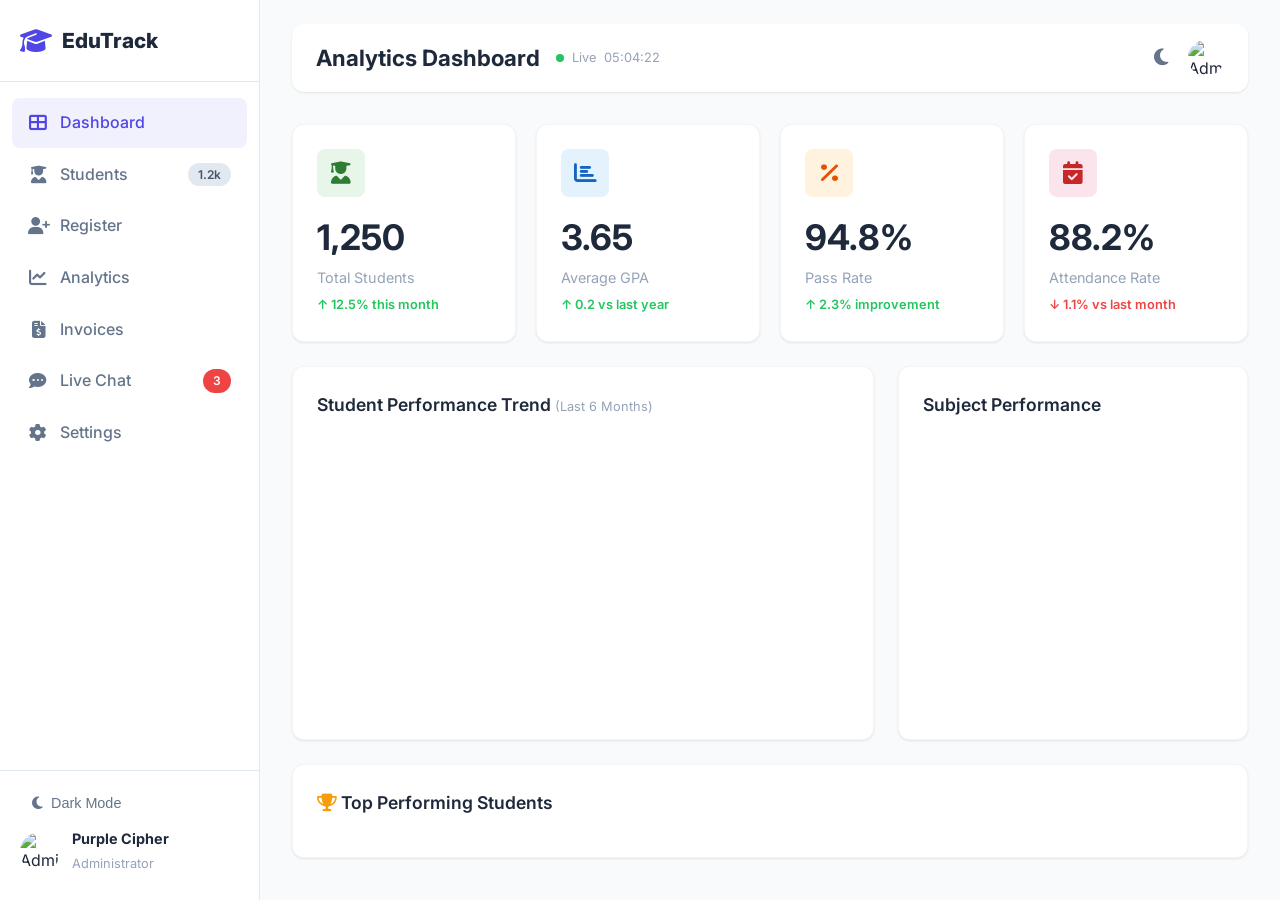
==== commit 4ee0d1a0: "Add files via upload" ====
--- a/pages/analytics.html
+++ b/pages/analytics.html
@@ -283,9 +283,9 @@
                 <span>Dark Mode</span>
             </button>
             <div class="user-profile">
-                <img src="https://ui-avatars.com/api/?name=Admin+User&background=4f46e5&color=fff&size=40" alt="Admin" />
+                <img src="https://ui-avatars.com/api/?name=Purple+Cipher&background=4f46e5&color=fff&size=40" alt="Admin" />
                 <div>
-                    <strong>Admin User</strong>
+                    <strong>Purple Cipher</strong>
                     <span>Administrator</span>
                 </div>
             </div>
@@ -310,7 +310,7 @@
                 <button class="theme-toggle-btn" id="themeToggleHeader" style="font-size:1.2rem;background:none;border:none;cursor:pointer;color:var(--gray-600);">
                     <i class="fas fa-moon"></i>
                 </button>
-                <img src="https://ui-avatars.com/api/?name=Admin+User&background=4f46e5&color=fff&size=36" alt="Admin" class="avatar" />
+                <img src="https://ui-avatars.com/api/?name=Purple+Cipher&background=4f46e5&color=fff&size=36" alt="Admin" class="avatar" />
             </div>
         </header>
 
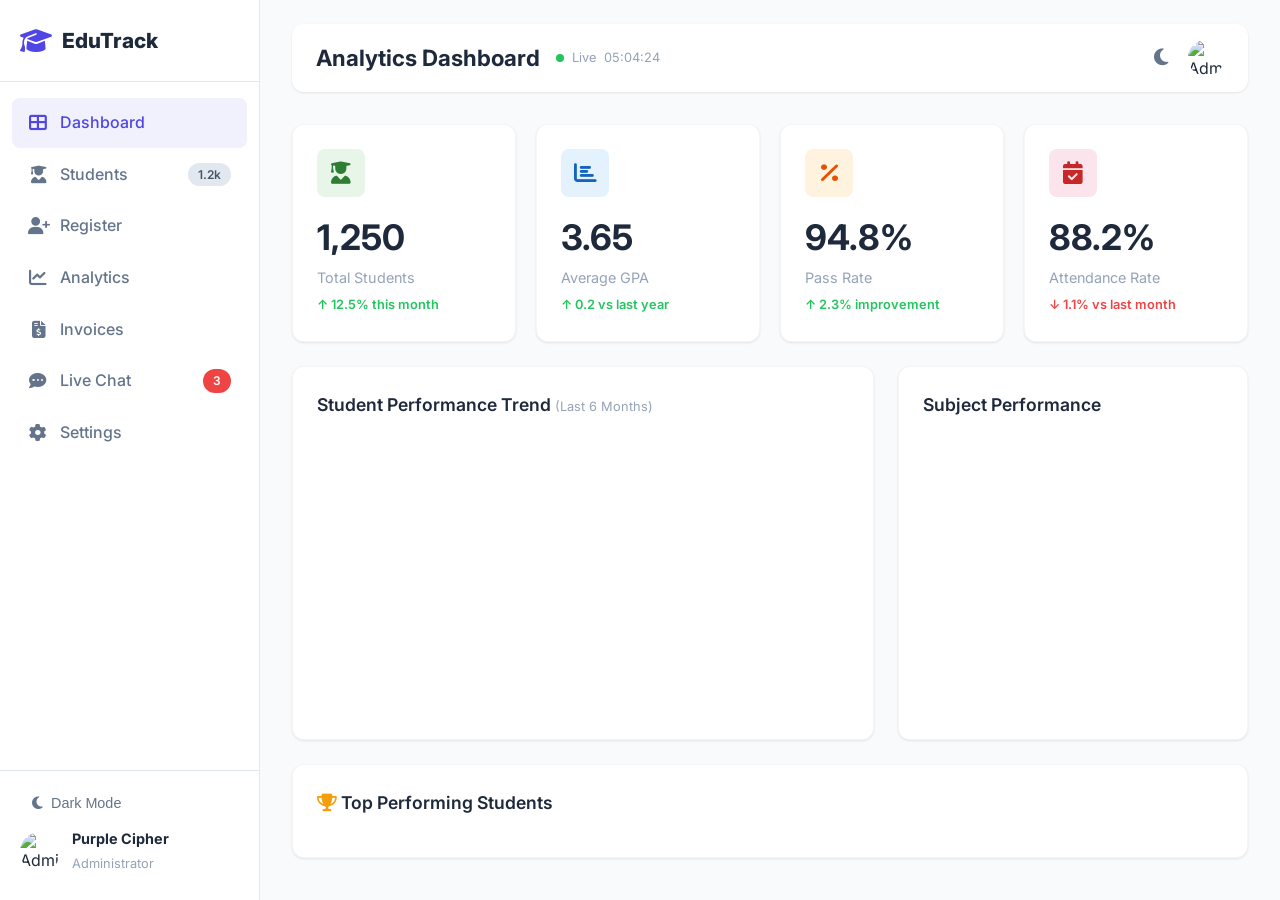
==== commit af73da66: "Add files via upload" ====
--- a/pages/analytics.html
+++ b/pages/analytics.html
@@ -508,11 +508,11 @@
 
         // Top Performers Data
         const performers = [
-            { name: 'Emma Wilson', grade: '10A', gpa: 3.9, subjects: 8 },
-            { name: 'Sophia Chen', grade: '9C', gpa: 3.8, subjects: 7 },
-            { name: 'James Brown', grade: '11B', gpa: 3.7, subjects: 8 },
-            { name: 'Olivia Martinez', grade: '10B', gpa: 3.6, subjects: 7 },
-            { name: 'Liam O\'Brien', grade: '12A', gpa: 3.5, subjects: 9 }
+            { name: 'Chauwa Collins', grade: '10A', gpa: 3.9, subjects: 8 },
+            { name: 'Ndasowa Graciano', grade: '9C', gpa: 3.8, subjects: 7 },
+            { name: 'Lucia Theogene', grade: '11B', gpa: 3.7, subjects: 8 },
+            { name: 'Victor Kanduna', grade: '10B', gpa: 3.6, subjects: 7 },
+            { name: 'Hope Alexander', grade: '12A', gpa: 3.5, subjects: 9 }
         ];
 
         function renderPerformers() {
